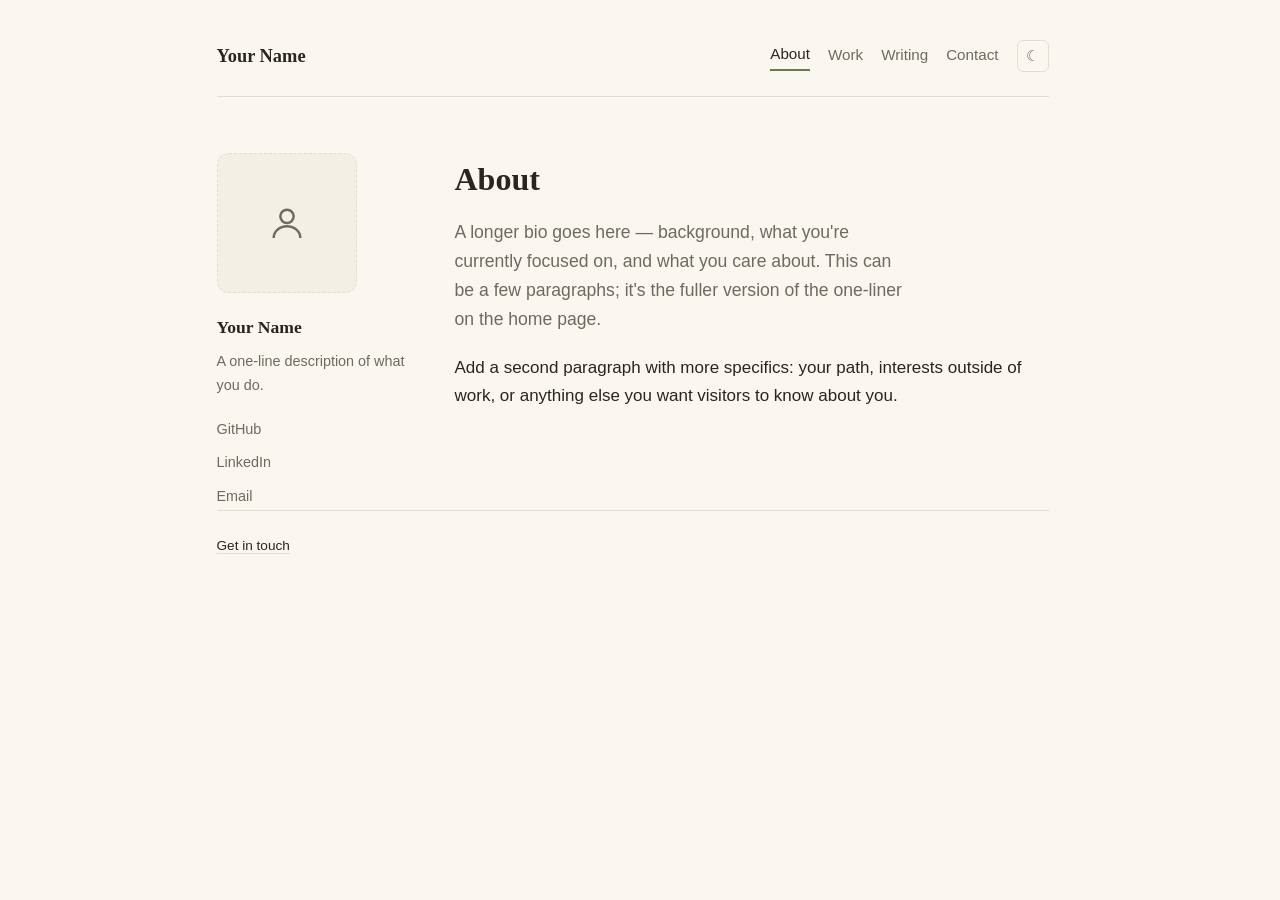
==== about.html @ 70b72f55 "Initial personal website: home, about, work, writing, contact pages Static HTML/CSS/JS site with lig" ====
<!doctype html>
<html lang="en">
<head>
  <meta charset="UTF-8" />
  <meta name="viewport" content="width=device-width, initial-scale=1.0" />
  <title>About — Your Name</title>
  <link rel="stylesheet" href="style.css" />
  <script src="theme.js" defer></script>
</head>
<body>
  <div class="wrap">
    <header>
      <div class="header-row">
        <a class="site-name" href="index.html">Your Name</a>
        <nav>
          <a href="about.html" class="active">About</a>
          <a href="work.html">Work</a>
          <a href="writing.html">Writing</a>
          <a href="contact.html">Contact</a>
          <button id="theme-toggle" aria-label="Toggle theme">☾</button>
        </nav>
      </div>
    </header>

    <div class="page-layout">
      <aside class="sidebar">
        <div class="avatar-placeholder" title="Add your photo">
          <svg viewBox="0 0 24 24"><circle cx="12" cy="8" r="4"></circle><path d="M4 21c0-4 3.6-7 8-7s8 3 8 7"></path></svg>
        </div>
        <p class="sidebar-name">Your Name</p>
        <p class="sidebar-tagline">A one-line description of what you do.</p>
        <ul class="sidebar-links">
          <li><a href="https://github.com/yourusername" target="_blank" rel="noopener">GitHub</a></li>
          <li><a href="https://linkedin.com/in/yourusername" target="_blank" rel="noopener">LinkedIn</a></li>
          <li><a href="mailto:aanikaj2023@gmail.com">Email</a></li>
        </ul>
      </aside>

      <main>
        <h1>About</h1>
        <p class="lede">
          A longer bio goes here — background, what you're currently focused
          on, and what you care about. This can be a few paragraphs; it's the
          fuller version of the one-liner on the home page.
        </p>

        <p>
          Add a second paragraph with more specifics: your path, interests
          outside of work, or anything else you want visitors to know about
          you.
        </p>
      </main>
    </div>

    <footer>
      <a href="contact.html">Get in touch</a>
    </footer>
  </div>
</body>
</html>
---- style.css ----
/* ---- Theme tokens ---- */
:root {
  --bg: #faf7f0;
  --bg-raised: #f3efe5;
  --text: #292520;
  --text-secondary: #6e6a5f;
  --border: #e5decf;
  --link-hover: #000000;
  --accent: #6b7a4f;
  --accent-soft: #dfe6d2;
  color-scheme: light;
}

:root[data-theme="dark"] {
  --bg: #1a1917;
  --bg-raised: #232019;
  --text: #ede8de;
  --text-secondary: #a8a297;
  --border: #33302a;
  --link-hover: #ffffff;
  --accent: #9bb076;
  --accent-soft: #2e3524;
  color-scheme: dark;
}

@media (prefers-color-scheme: dark) {
  :root:not([data-theme="light"]) {
    --bg: #1a1917;
    --bg-raised: #232019;
    --text: #ede8de;
    --text-secondary: #a8a297;
    --border: #33302a;
    --link-hover: #ffffff;
    --accent: #9bb076;
    --accent-soft: #2e3524;
    color-scheme: dark;
  }
}

* {
  box-sizing: border-box;
}

html {
  scrollbar-gutter: stable;
}

body {
  margin: 0;
  background: var(--bg);
  color: var(--text);
  font-family: -apple-system, BlinkMacSystemFont, "Segoe UI", Helvetica, Arial, sans-serif;
  font-size: 17px;
  line-height: 1.65;
  transition: background 0.15s ease, color 0.15s ease;
}

.wrap {
  max-width: 860px;
  margin: 0 auto;
  padding: 0 14px;
}

/* ---- Header / nav ---- */
header {
  padding: 40px 0 24px;
  border-bottom: 1px solid var(--border);
}

.header-row {
  display: flex;
  align-items: center;
  justify-content: space-between;
  gap: 16px;
}

.site-name {
  font-family: Georgia, "Times New Roman", serif;
  font-size: 1.15rem;
  font-weight: 600;
  color: var(--text);
  text-decoration: none;
}

nav {
  display: flex;
  align-items: center;
  gap: 18px;
  font-size: 0.95rem;
}

nav a {
  color: var(--text-secondary);
  text-decoration: none;
  padding-bottom: 2px;
}

nav a:hover {
  color: var(--text);
}

nav a.active {
  color: var(--text);
  border-bottom: 2px solid var(--accent);
}

#theme-toggle {
  background: none;
  border: 1px solid var(--border);
  color: var(--text-secondary);
  border-radius: 6px;
  width: 32px;
  height: 32px;
  font-size: 0.95rem;
  cursor: pointer;
  display: inline-flex;
  align-items: center;
  justify-content: center;
  line-height: 1;
}

#theme-toggle:hover {
  color: var(--text);
  border-color: var(--text-secondary);
}

/* ---- Main content ---- */
main {
  padding: 56px 0 80px;
}

h1 {
  font-family: Georgia, "Times New Roman", serif;
  font-size: 2rem;
  font-weight: 600;
  margin: 0 0 12px;
}

h2 {
  font-family: Georgia, "Times New Roman", serif;
  font-size: 1.3rem;
  font-weight: 600;
  margin: 0 0 6px;
}

p {
  margin: 0 0 20px;
  color: var(--text);
}

.lede {
  font-size: 1.1rem;
  color: var(--text-secondary);
  max-width: 46ch;
}

a {
  color: var(--text);
  text-underline-offset: 3px;
  text-decoration-color: var(--border);
}

a:hover {
  text-decoration-color: var(--link-hover);
}

.section-label {
  text-transform: uppercase;
  letter-spacing: 0.08em;
  font-size: 0.75rem;
  color: var(--text-secondary);
  margin-bottom: 16px;
}

.section {
  margin-top: 56px;
}

/* ---- List items (projects / posts) ---- */
.item-list {
  display: flex;
  flex-direction: column;
  gap: 28px;
}

.item {
  padding-bottom: 24px;
  border-bottom: 1px solid var(--border);
}

.item:last-child {
  border-bottom: none;
  padding-bottom: 0;
}

.item-meta {
  font-size: 0.85rem;
  color: var(--text-secondary);
  margin-bottom: 4px;
}

.item h2 a {
  text-decoration: none;
}

.item h2 a:hover {
  text-decoration: underline;
}

.item p {
  color: var(--text-secondary);
  margin-bottom: 0;
}

.teaser-link {
  display: inline-block;
  margin-top: 4px;
  font-size: 0.95rem;
  color: var(--accent);
  text-decoration-color: var(--accent);
}

/* ---- Daily quote ---- */
.quote-section {
  margin-bottom: 56px;
}

.quote-block {
  margin: 0;
  padding: 32px 20px 26px;
  background: var(--bg-raised);
  border-left: 3px solid var(--accent);
  border-radius: 4px;
  cursor: pointer;
}

.quote-block:hover {
  border-left-color: var(--accent);
  background: var(--accent-soft);
}

.quote-block:focus-visible {
  outline: 2px solid var(--accent);
  outline-offset: 2px;
}

.quote-text {
  font-family: Georgia, "Times New Roman", serif;
  font-size: 1.75rem;
  line-height: 1.4;
  font-style: italic;
  margin: 0 0 14px;
  color: var(--text);
}

.quote-author {
  margin: 0;
  font-size: 0.9rem;
  color: var(--text-secondary);
}

.quote-author::before {
  content: "— ";
}

.quote-hint {
  margin: 10px 0 0;
  font-size: 0.82rem;
  color: var(--text-secondary);
}

.quote-context {
  margin: 16px 0 0;
  padding-top: 16px;
  border-top: 1px solid var(--border);
  color: var(--text-secondary);
  font-size: 0.95rem;
}

.quote-context.hidden {
  display: none;
}

/* ---- Home teaser sections ---- */
.home-section {
  margin-top: 44px;
}

.home-section h2 {
  margin-bottom: 10px;
}

.home-section p {
  color: var(--text-secondary);
  margin-bottom: 8px;
}

/* ---- Contact ---- */
.contact-list {
  list-style: none;
  padding: 0;
  margin: 0;
  display: flex;
  flex-direction: column;
  gap: 14px;
}

.contact-list a {
  font-size: 1.05rem;
}

.contact-list span {
  color: var(--text-secondary);
  font-size: 0.85rem;
  display: block;
  margin-bottom: 2px;
}

footer {
  border-top: 1px solid var(--border);
  padding: 24px 0;
  color: var(--text-secondary);
  font-size: 0.85rem;
}

/* ---- Page layout with sidebar (all pages except home) ---- */
.page-layout {
  display: flex;
  align-items: flex-start;
  gap: 48px;
}

.page-layout main {
  flex: 1;
  min-width: 0;
}

.sidebar {
  width: 190px;
  flex-shrink: 0;
  padding-top: 56px;
}

.avatar-placeholder {
  width: 140px;
  height: 140px;
  border-radius: 12px;
  border: 1px dashed var(--border);
  background: var(--bg-raised);
  display: flex;
  align-items: center;
  justify-content: center;
  margin-bottom: 20px;
}

.avatar-placeholder svg {
  width: 40px;
  height: 40px;
  stroke: var(--text-secondary);
  fill: none;
  stroke-width: 1.5;
}

.sidebar-name {
  font-family: Georgia, "Times New Roman", serif;
  font-size: 1.1rem;
  font-weight: 600;
  margin: 0 0 8px;
}

.sidebar-tagline {
  font-size: 0.9rem;
  color: var(--text-secondary);
  margin: 0 0 20px;
}

.sidebar-links {
  list-style: none;
  margin: 0;
  padding: 0;
  display: flex;
  flex-direction: column;
  gap: 10px;
  font-size: 0.9rem;
}

.sidebar-links a {
  color: var(--text-secondary);
  text-decoration: none;
}

.sidebar-links a:hover {
  color: var(--accent);
}

@media (max-width: 680px) {
  .page-layout {
    flex-direction: column;
    gap: 0;
  }

  .sidebar {
    width: 100%;
    padding-top: 32px;
    padding-bottom: 32px;
    border-bottom: 1px solid var(--border);
    margin-bottom: 8px;
  }
}
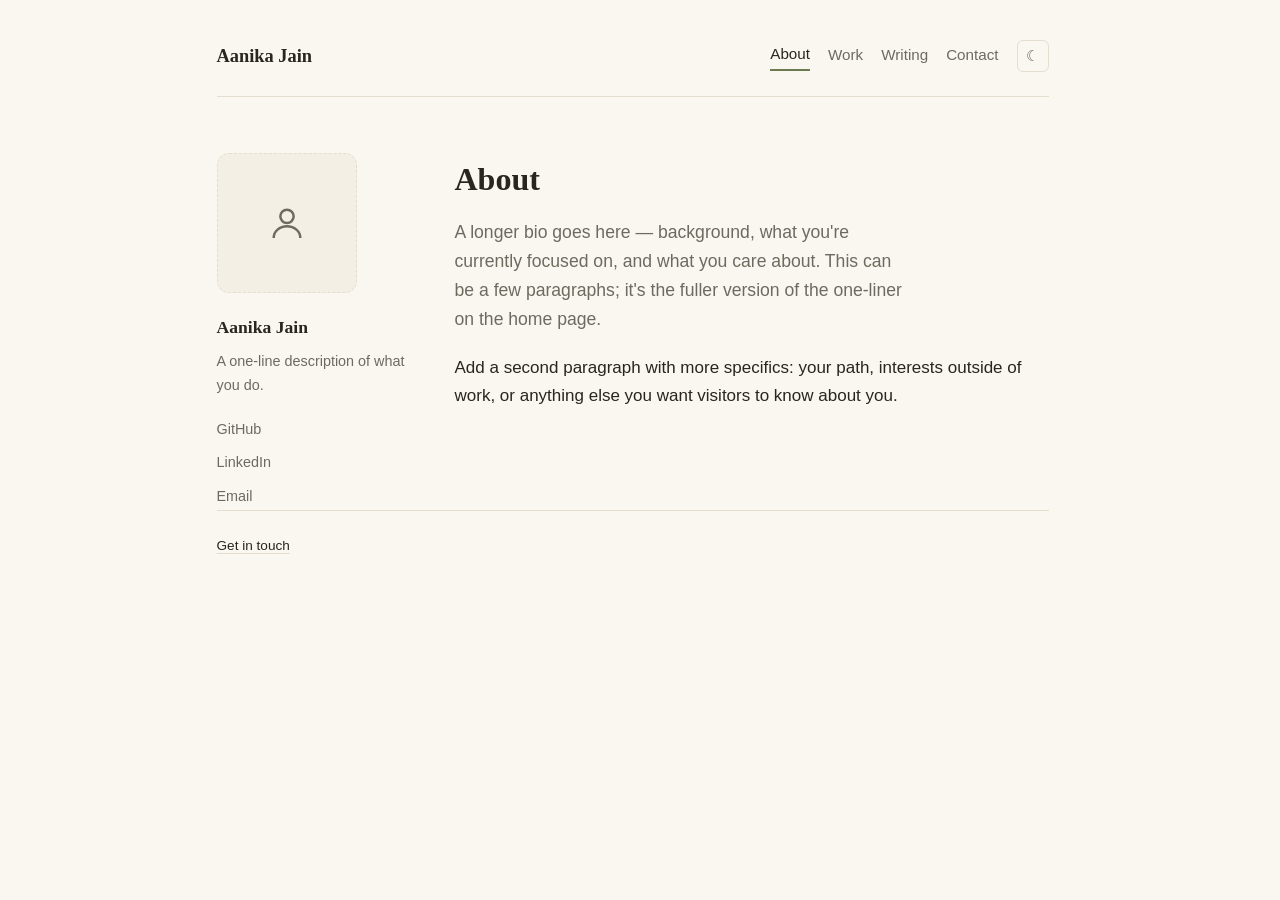
==== commit eac5df87: "started edits on quotes" ====
--- a/about.html
+++ b/about.html
@@ -3,7 +3,7 @@
 <head>
   <meta charset="UTF-8" />
   <meta name="viewport" content="width=device-width, initial-scale=1.0" />
-  <title>About — Your Name</title>
+  <title>About — Aanika Jain</title>
   <link rel="stylesheet" href="style.css" />
   <script src="theme.js" defer></script>
 </head>
@@ -11,7 +11,7 @@
   <div class="wrap">
     <header>
       <div class="header-row">
-        <a class="site-name" href="index.html">Your Name</a>
+        <a class="site-name" href="index.html">Aanika Jain</a>
         <nav>
           <a href="about.html" class="active">About</a>
           <a href="work.html">Work</a>
@@ -27,7 +27,7 @@
         <div class="avatar-placeholder" title="Add your photo">
           <svg viewBox="0 0 24 24"><circle cx="12" cy="8" r="4"></circle><path d="M4 21c0-4 3.6-7 8-7s8 3 8 7"></path></svg>
         </div>
-        <p class="sidebar-name">Your Name</p>
+        <p class="sidebar-name">Aanika Jain</p>
         <p class="sidebar-tagline">A one-line description of what you do.</p>
         <ul class="sidebar-links">
           <li><a href="https://github.com/yourusername" target="_blank" rel="noopener">GitHub</a></li>
